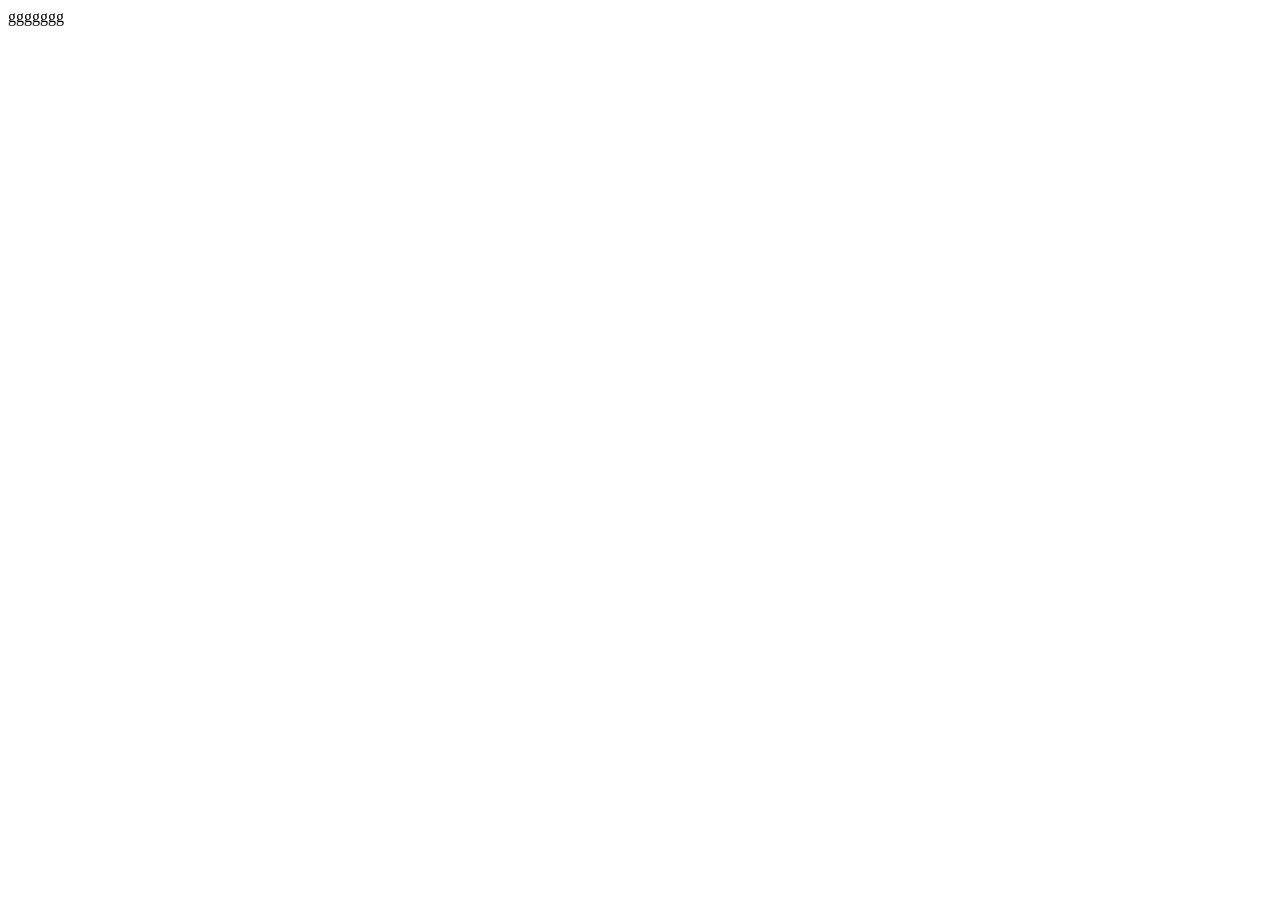
==== index.html @ d414b238 "Create index.html" ====
<!DOCTYPE html>
<html lang="en">
<head>
    <meta charset="UTF-8">
    <meta name="viewport" content="width=device-width, initial-scale=1.0">
    <title>HRMS</title>
</head>
<body>
    ggggggg
    
</body>
</html>
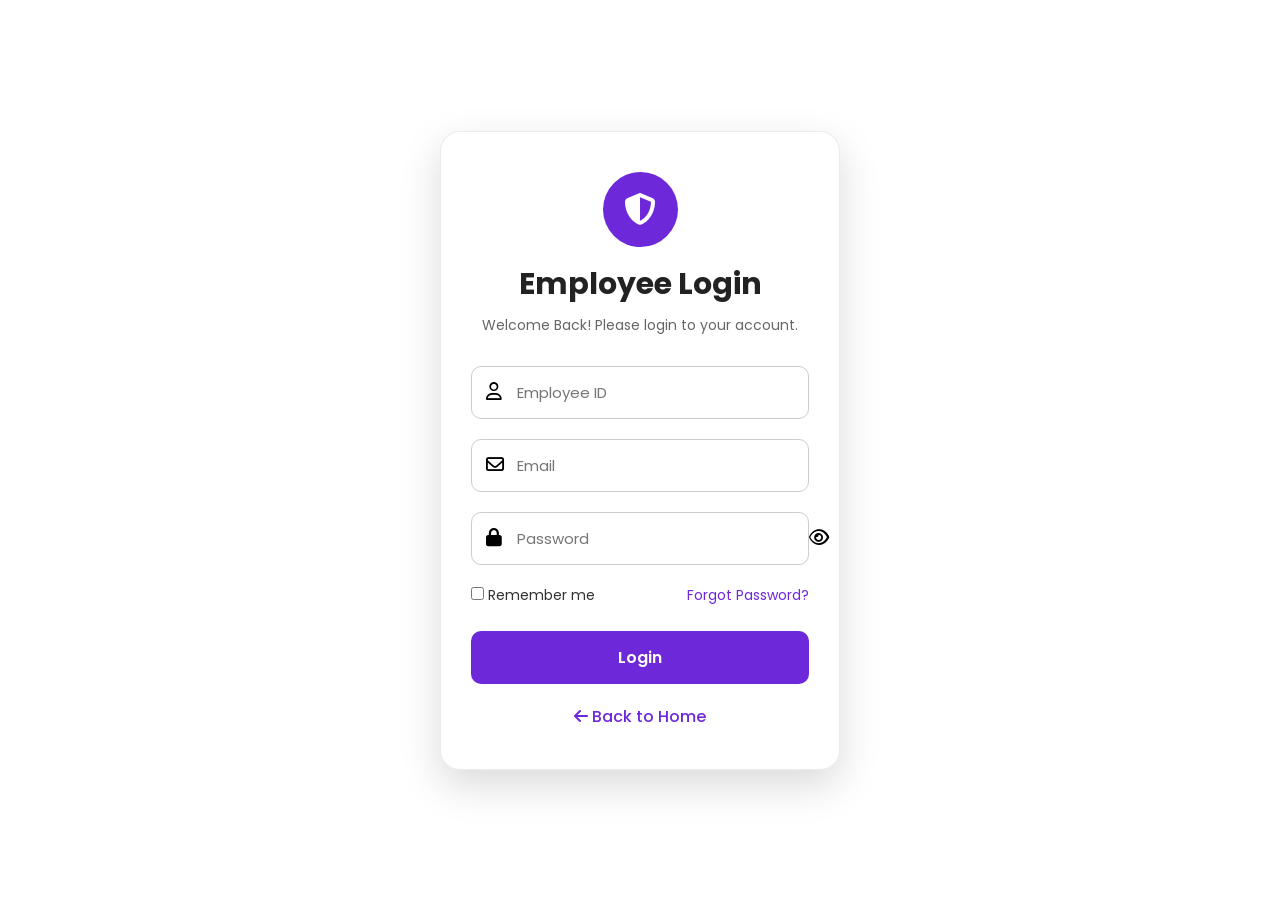
==== commit 352b619d: "Add files via upload" ====
--- a/index.html
+++ b/index.html
@@ -1,12 +1,150 @@
-<!DOCTYPE html>
-<html lang="en">
-<head>
-    <meta charset="UTF-8">
-    <meta name="viewport" content="width=device-width, initial-scale=1.0">
-    <title>HRMS</title>
-</head>
-<body>
-    ggggggg
-    
-</body>
+<!DOCTYPE html>
+<html lang="en">
+<head>
+    <meta charset="UTF-8">
+    <meta name="viewport" content="width=device-width, initial-scale=1.0">
+    <title>Human Resources Management System</title>
+    <link rel="stylesheet" href="style.css">
+
+</head>
+<body>
+
+<!DOCTYPE html>
+<html lang="en">
+<head>
+    <meta charset="UTF-8">
+    <meta name="viewport" content="width=device-width, initial-scale=1.0">
+
+    <title>Employee Login | HRMS</title>
+
+    <!-- CSS -->
+    <link rel="stylesheet" href="employee_login.css">
+
+    <!-- Google Font -->
+    <link href="https://fonts.googleapis.com/css2?family=Poppins:wght@300;400;500;600;700&display=swap" rel="stylesheet">
+
+    <!-- Font Awesome -->
+    <link rel="stylesheet"
+    href="https://cdnjs.cloudflare.com/ajax/libs/font-awesome/6.5.2/css/all.min.css">
+</head>
+
+<body>
+
+<div class="container">
+
+    <div class="login-card">
+
+        <!-- Logo -->
+
+        <div class="logo">
+            <div class="icon">
+                <i class="fa-solid fa-shield-halved"></i>
+            </div>
+        </div>
+
+        <h1>Employee Login</h1>
+
+        <p class="subtitle">
+            Welcome Back! Please login to your account.
+        </p>
+
+        <!-- Form -->
+
+        <form>
+
+            <!-- Admin ID -->
+
+            <div class="input-box">
+
+                <i class="fa-regular fa-user"></i>
+
+                <input
+                type="text"
+                placeholder="Employee ID"
+                required>
+
+            </div>
+
+            <!-- Email -->
+
+            <div class="input-box">
+
+                <i class="fa-regular fa-envelope"></i>
+
+                <input
+                type="email"
+                placeholder="Email"
+                required>
+
+            </div>
+
+            <!-- Password -->
+
+            <div class="input-box">
+
+                <i class="fa-solid fa-lock"></i>
+
+                <input
+                id="password"
+                type="password"
+                placeholder="Password"
+                required>
+
+                <span id="togglePassword">
+                    <i class="fa-regular fa-eye"></i>
+                </span>
+
+            </div>
+
+            <!-- Options -->
+
+            <div class="options">
+
+                <label>
+
+                    <input type="checkbox">
+
+                    Remember me
+
+                </label>
+
+                <a href="#">
+                    Forgot Password?
+                </a>
+
+            </div>
+
+            <!-- Login Button -->
+
+            <button type="submit">
+                Login
+            </button>
+
+        </form>
+
+        <!-- Back -->
+
+        <div class="back">
+
+            <a href="index.html">
+
+                <i class="fa-solid fa-arrow-left"></i>
+
+                Back to Home
+
+            </a>
+
+        </div>
+
+    </div>
+
+</div>
+
+<script src="admin_login.js"></script>
+
+</body>
+</html>
+
+    
+</body>
 </html>
--- a/style.css
+++ b/style.css
@@ -0,0 +1,159 @@
+body{
+     background-color: #c9d6ff;
+}
+*{
+    margin:0;
+    padding:0;
+    box-sizing:border-box;
+    font-family:'Poppins',sans-serif;
+}
+
+body{
+    min-height:100vh;
+    display:flex;
+    justify-content:center;
+    align-items:center;
+    background:#ffffff;
+    padding:20px;
+}
+
+.container{
+    width:100%;
+    display:flex;
+    justify-content:center;
+    align-items:center;
+}
+
+.login-card{
+    width:400px;
+    background:rgba(255,255,255,0.75);
+    backdrop-filter:blur(20px);
+    border:1px solid rgba(0,0,0,.08);
+    border-radius:20px;
+    padding:40px 30px;
+    box-shadow:0 15px 40px rgba(0,0,0,.15);
+}
+
+.logo{
+    display:flex;
+    justify-content:center;
+    margin-bottom:15px;
+}
+
+.icon{
+    width:75px;
+    height:75px;
+    border-radius:50%;
+    background:#6d28d9;
+    color:#fff;
+    display:flex;
+    justify-content:center;
+    align-items:center;
+    font-size:32px;
+}
+
+h1{
+    text-align:center;
+    margin-bottom:8px;
+    font-size:30px;
+    color:#222;
+}
+
+.subtitle{
+    text-align:center;
+    margin-bottom:30px;
+    color:#666;
+    font-size:14px;
+}
+
+.input-box{
+    position:relative;
+    margin-bottom:20px;
+}
+
+.input-box input{
+    width:100%;
+    padding:14px 45px;
+    border:1px solid #ccc;
+    outline:none;
+    border-radius:10px;
+    font-size:15px;
+    transition:.3s;
+}
+
+.input-box input:focus{
+    border-color:#6d28d9;
+    box-shadow:0 0 8px rgba(109,40,217,.2);
+}
+
+.input-box i{
+    position:absolute;
+    left:15px;
+    top:50%;
+    transform:translateY(-50%);
+    color:#000;      /* কালো আইকন */
+    font-size:18px;
+}
+
+#togglePassword{
+    position:absolute;
+    right:15px;
+    top:50%;
+    transform:translateY(-50%);
+    cursor:pointer;
+    color:#000;      /* কালো eye icon */
+}
+
+.options{
+    display:flex;
+    justify-content:space-between;
+    align-items:center;
+    margin-bottom:25px;
+    font-size:14px;
+}
+
+.options label{
+    color:#333;
+}
+
+.options a{
+    color:#6d28d9;
+    text-decoration:none;
+}
+
+.options a:hover{
+    text-decoration:underline;
+}
+
+button{
+    width:100%;
+    padding:14px;
+    border:none;
+    border-radius:10px;
+    background:#6d28d9;
+    color:#fff;
+    font-size:16px;
+    font-weight:600;
+    cursor:pointer;
+    transition:.3s;
+}
+
+button:hover{
+    background:#5b21b6;
+    transform:translateY(-2px);
+}
+
+.back{
+    text-align:center;
+    margin-top:20px;
+}
+
+.back a{
+    text-decoration:none;
+    color:#6d28d9;
+    font-weight:500;
+}
+
+.back a:hover{
+    text-decoration:underline;
+}
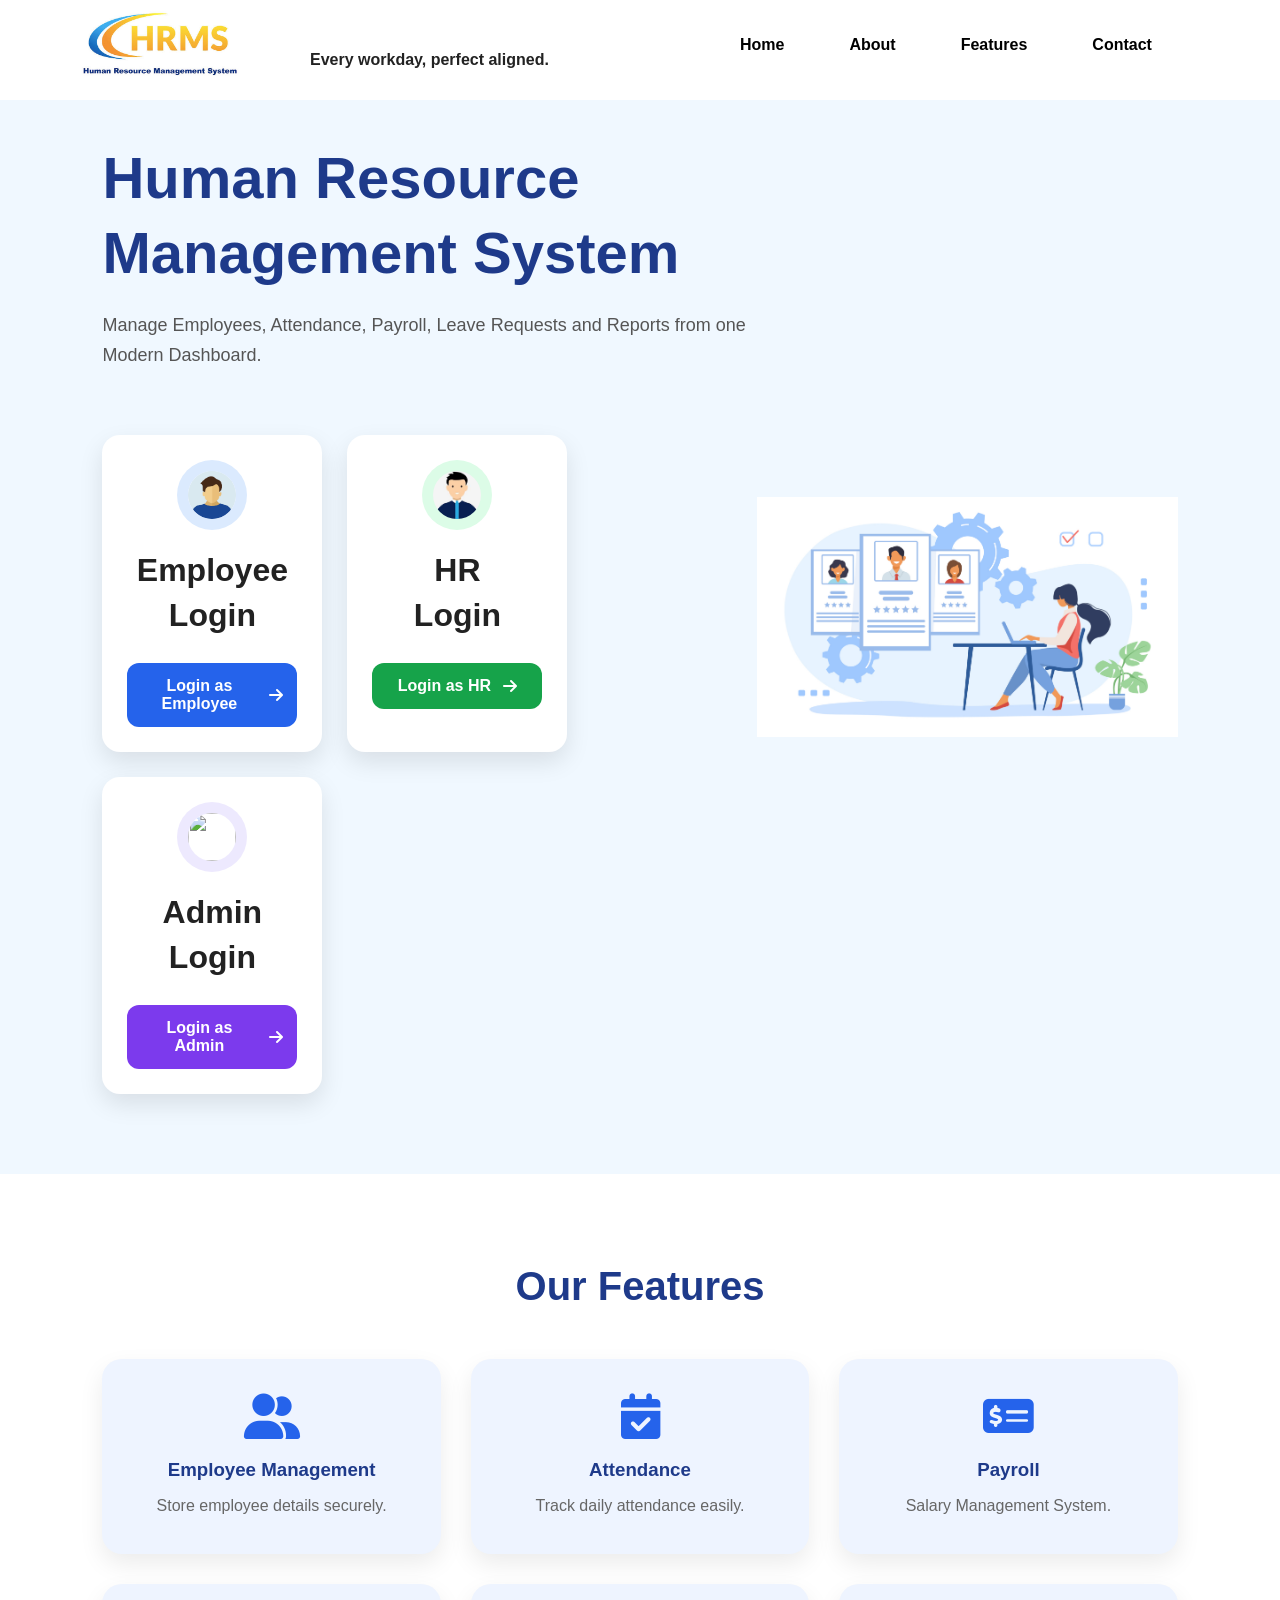
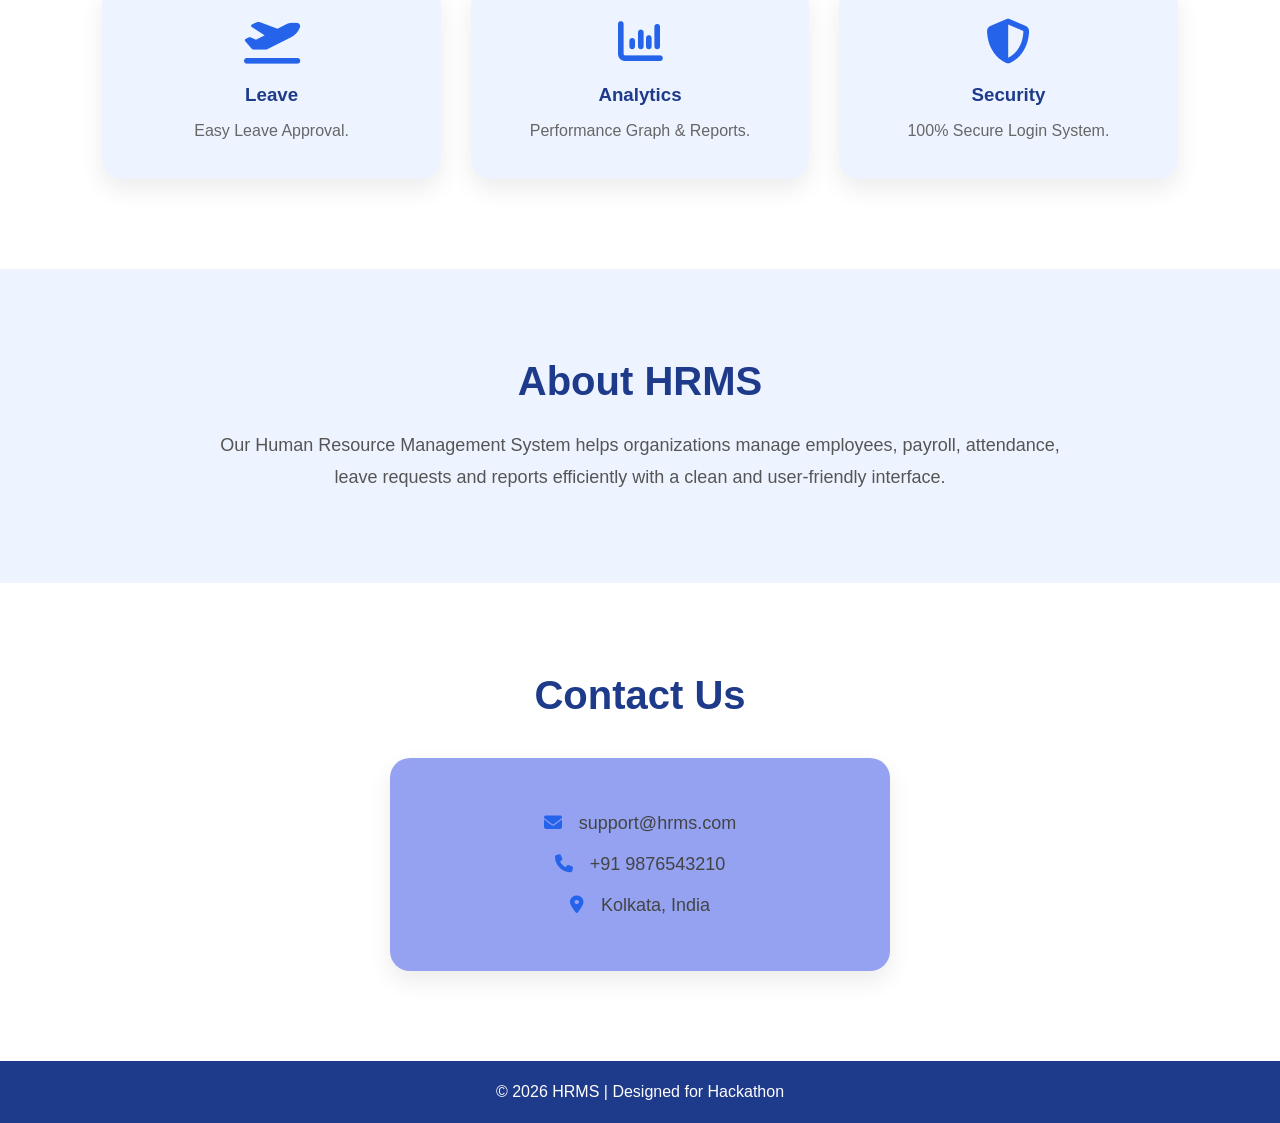
==== commit 2a7cd7ce: "Add files via upload" ====
--- a/index.html
+++ b/index.html
@@ -1,150 +1,288 @@
-<!DOCTYPE html>
-<html lang="en">
-<head>
-    <meta charset="UTF-8">
-    <meta name="viewport" content="width=device-width, initial-scale=1.0">
-    <title>Human Resources Management System</title>
-    <link rel="stylesheet" href="style.css">
-
-</head>
-<body>
-
-<!DOCTYPE html>
-<html lang="en">
-<head>
-    <meta charset="UTF-8">
-    <meta name="viewport" content="width=device-width, initial-scale=1.0">
-
-    <title>Employee Login | HRMS</title>
-
-    <!-- CSS -->
-    <link rel="stylesheet" href="employee_login.css">
-
-    <!-- Google Font -->
-    <link href="https://fonts.googleapis.com/css2?family=Poppins:wght@300;400;500;600;700&display=swap" rel="stylesheet">
-
-    <!-- Font Awesome -->
-    <link rel="stylesheet"
-    href="https://cdnjs.cloudflare.com/ajax/libs/font-awesome/6.5.2/css/all.min.css">
-</head>
-
-<body>
-
-<div class="container">
-
-    <div class="login-card">
-
-        <!-- Logo -->
-
-        <div class="logo">
-            <div class="icon">
-                <i class="fa-solid fa-shield-halved"></i>
-            </div>
-        </div>
-
-        <h1>Employee Login</h1>
-
-        <p class="subtitle">
-            Welcome Back! Please login to your account.
-        </p>
-
-        <!-- Form -->
-
-        <form>
-
-            <!-- Admin ID -->
-
-            <div class="input-box">
-
-                <i class="fa-regular fa-user"></i>
-
-                <input
-                type="text"
-                placeholder="Employee ID"
-                required>
-
-            </div>
-
-            <!-- Email -->
-
-            <div class="input-box">
-
-                <i class="fa-regular fa-envelope"></i>
-
-                <input
-                type="email"
-                placeholder="Email"
-                required>
-
-            </div>
-
-            <!-- Password -->
-
-            <div class="input-box">
-
-                <i class="fa-solid fa-lock"></i>
-
-                <input
-                id="password"
-                type="password"
-                placeholder="Password"
-                required>
-
-                <span id="togglePassword">
-                    <i class="fa-regular fa-eye"></i>
-                </span>
-
-            </div>
-
-            <!-- Options -->
-
-            <div class="options">
-
-                <label>
-
-                    <input type="checkbox">
-
-                    Remember me
-
-                </label>
-
-                <a href="#">
-                    Forgot Password?
-                </a>
-
-            </div>
-
-            <!-- Login Button -->
-
-            <button type="submit">
-                Login
-            </button>
-
-        </form>
-
-        <!-- Back -->
-
-        <div class="back">
-
-            <a href="index.html">
-
-                <i class="fa-solid fa-arrow-left"></i>
-
-                Back to Home
-
-            </a>
-
-        </div>
-
-    </div>
-
-</div>
-
-<script src="admin_login.js"></script>
-
-</body>
-</html>
-
-    
-</body>
+<!DOCTYPE html>
+<html lang="en">
+
+<head>
+    <meta charset="UTF-8">
+    <meta name="viewport" content="width=device-width, initial-scale=1.0">
+    <title>HRMS - Human Resource Management System</title>
+
+
+    <link rel="stylesheet" href="style.css">
+
+
+    <link rel="stylesheet" href="https://cdnjs.cloudflare.com/ajax/libs/font-awesome/6.6.0/css/all.min.css">
+
+
+    <link href="https://fonts.googleapis.com/css2?family=Poppins:wght@300;400;500;600;700&display=swap"
+        rel="stylesheet">
+</head>
+
+<body>
+
+
+
+    <header>
+        <div class="nav-bar">
+            <div class="nav-logo">
+                <img src="logo1.jpeg" alt="logo">
+            </div>
+            <h4>Every workday, perfect aligned. </h4>
+
+            <div class="nav-adress">
+                <a href="#">Home</a>
+                <a href="#">About</a>
+                <a href="#">Features</a>
+                <a href="#">Contact</a>
+            </div>
+
+
+        </div>
+    </header>
+
+
+
+
+    <section class="hero" id="home">
+
+        <div class="hero-content">
+
+            <h1>
+                Human Resource
+                <br>
+                Management System
+            </h1>
+
+            <p>
+
+                Manage Employees, Attendance, Payroll,
+                Leave Requests and Reports
+                from one Modern Dashboard.
+
+            </p>
+
+            <div class="buttons">
+
+
+                <a href="employee.html" class="login-card employee-card">
+
+                    <div class="icon">
+                        <img src="profile.png" alt="">
+                    </div>
+
+                    <h3>Employee <br> Login</h3>
+
+                    <span class="login-btn employee-btn">
+                        Login as Employee
+                        <i class="fa-solid fa-arrow-right"></i>
+                    </span>
+
+                </a>
+                <a href="hr.html" class="login-card hr-card">
+
+                    <div class="icon">
+                        <img src="profile2.jpeg" alt="">
+                    </div>
+
+                    <h3>HR <br> Login</h3>
+
+                    <span class="login-btn hr-btn">
+                        Login as HR
+                        <i class="fa-solid fa-arrow-right"></i>
+                    </span>
+
+                </a>
+                <a href="login.html" class="login-card admin-card">
+
+                    <div class="icon">
+                        <img src="Unknown-1.jpeg" alt="">
+                    </div>
+
+                    <h3>Admin <br> Login</h3>
+
+                    <span class="login-btn admin-btn">
+                        Login as Admin
+                        <i class="fa-solid fa-arrow-right"></i>
+                    </span>
+
+                </a>
+
+
+            </div>
+
+
+
+        </div>
+
+        <div class="hero-image">
+
+            <img src="hero.jpg" alt="HRMS">
+
+        </div>
+
+    </section>
+
+
+
+    <section class="features" id="features">
+
+        <h2>Our Features</h2>
+
+        <div class="feature-container">
+
+            <div class="card">
+
+                <i class="fa-solid fa-user-group"></i>
+
+                <h3>Employee Management</h3>
+
+                <p>
+
+                    Store employee details securely.
+
+                </p>
+
+            </div>
+
+            <div class="card">
+
+                <i class="fa-solid fa-calendar-check"></i>
+
+                <h3>Attendance</h3>
+
+                <p>
+
+                    Track daily attendance easily.
+
+                </p>
+
+            </div>
+
+            <div class="card">
+
+                <i class="fa-solid fa-money-check-dollar"></i>
+
+                <h3>Payroll</h3>
+
+                <p>
+
+                    Salary Management System.
+
+                </p>
+
+            </div>
+
+            <div class="card">
+
+                <i class="fa-solid fa-plane-departure"></i>
+
+                <h3>Leave</h3>
+
+                <p>
+
+                    Easy Leave Approval.
+
+                </p>
+
+            </div>
+
+            <div class="card">
+
+                <i class="fa-solid fa-chart-column"></i>
+
+                <h3>Analytics</h3>
+
+                <p>
+
+                    Performance Graph & Reports.
+
+                </p>
+
+            </div>
+
+            <div class="card">
+
+                <i class="fa-solid fa-shield-halved"></i>
+
+                <h3>Security</h3>
+
+                <p>
+
+                    100% Secure Login System.
+
+                </p>
+
+            </div>
+
+        </div>
+
+    </section>
+
+
+
+    <section class="about" id="about">
+
+        <h2>About HRMS</h2>
+
+        <p>
+
+            Our Human Resource Management System helps
+            organizations manage employees, payroll,
+            attendance, leave requests and reports
+            efficiently with a clean and user-friendly interface.
+
+        </p>
+
+    </section>
+
+
+
+    <section class="contact" id="contact">
+
+        <h2>Contact Us</h2>
+
+        <div class="contact-box">
+
+            <p>
+
+                <i class="fa-solid fa-envelope"></i>
+
+                support@hrms.com
+
+            </p>
+
+            <p>
+
+                <i class="fa-solid fa-phone"></i>
+
+                +91 9876543210
+
+            </p>
+
+            <p>
+
+                <i class="fa-solid fa-location-dot"></i>
+
+                Kolkata, India
+
+            </p>
+
+        </div>
+
+    </section>
+
+
+
+    <footer>
+
+        <p>
+
+            ©️ 2026 HRMS |
+            Designed for Hackathon
+
+        </p>
+
+    </footer>
+
+</body>
+
 </html>
--- a/style.css
+++ b/style.css
@@ -1,159 +1,501 @@
-body{
-     background-color: #c9d6ff;
-}
-*{
-    margin:0;
-    padding:0;
-    box-sizing:border-box;
-    font-family:'Poppins',sans-serif;
-}
-
-body{
-    min-height:100vh;
-    display:flex;
-    justify-content:center;
-    align-items:center;
-    background:#ffffff;
-    padding:20px;
-}
-
-.container{
-    width:100%;
-    display:flex;
-    justify-content:center;
-    align-items:center;
-}
-
-.login-card{
-    width:400px;
-    background:rgba(255,255,255,0.75);
-    backdrop-filter:blur(20px);
-    border:1px solid rgba(0,0,0,.08);
-    border-radius:20px;
-    padding:40px 30px;
-    box-shadow:0 15px 40px rgba(0,0,0,.15);
-}
-
-.logo{
-    display:flex;
-    justify-content:center;
-    margin-bottom:15px;
-}
-
-.icon{
-    width:75px;
-    height:75px;
-    border-radius:50%;
-    background:#6d28d9;
-    color:#fff;
-    display:flex;
-    justify-content:center;
-    align-items:center;
-    font-size:32px;
-}
-
-h1{
-    text-align:center;
-    margin-bottom:8px;
-    font-size:30px;
-    color:#222;
-}
-
-.subtitle{
-    text-align:center;
-    margin-bottom:30px;
-    color:#666;
-    font-size:14px;
-}
-
-.input-box{
-    position:relative;
-    margin-bottom:20px;
-}
-
-.input-box input{
-    width:100%;
-    padding:14px 45px;
-    border:1px solid #ccc;
-    outline:none;
-    border-radius:10px;
-    font-size:15px;
-    transition:.3s;
-}
-
-.input-box input:focus{
-    border-color:#6d28d9;
-    box-shadow:0 0 8px rgba(109,40,217,.2);
-}
-
-.input-box i{
-    position:absolute;
-    left:15px;
-    top:50%;
-    transform:translateY(-50%);
-    color:#000;      /* কালো আইকন */
-    font-size:18px;
-}
-
-#togglePassword{
-    position:absolute;
-    right:15px;
-    top:50%;
-    transform:translateY(-50%);
-    cursor:pointer;
-    color:#000;      /* কালো eye icon */
-}
-
-.options{
-    display:flex;
-    justify-content:space-between;
-    align-items:center;
-    margin-bottom:25px;
-    font-size:14px;
-}
-
-.options label{
-    color:#333;
-}
-
-.options a{
-    color:#6d28d9;
-    text-decoration:none;
-}
-
-.options a:hover{
-    text-decoration:underline;
-}
-
-button{
-    width:100%;
-    padding:14px;
-    border:none;
-    border-radius:10px;
-    background:#6d28d9;
-    color:#fff;
-    font-size:16px;
-    font-weight:600;
-    cursor:pointer;
-    transition:.3s;
-}
-
-button:hover{
-    background:#5b21b6;
-    transform:translateY(-2px);
-}
-
-.back{
-    text-align:center;
-    margin-top:20px;
-}
-
-.back a{
-    text-decoration:none;
-    color:#6d28d9;
-    font-weight:500;
-}
-
-.back a:hover{
-    text-decoration:underline;
-}+@import url('https://fonts.googleapis.com/css2?family=Poppins:wght@300;400;500;600;700;800&display=swap');
+
+* {
+    margin: 0;
+    padding: 0;
+    box-sizing: border-box;
+    font-family: Arial, Helvetica, sans-serif;
+    scroll-behavior: smooth;
+}
+
+body {
+    background: #f5f8ff;
+    color: #222;
+
+}
+
+
+
+
+header {
+    width: 100%;
+    position: fixed;
+    top: 0;
+    left: 0;
+    height: 100px;
+
+    z-index: 1000;
+
+    /* backdrop-filter: blur(15px); */
+    background: white;
+    border-bottom: 1px solid rgba(255, 255, 255, .2);
+}
+
+.navbar {
+    width: 90%;
+    margin: auto;
+    display: flex;
+    justify-content: space-between;
+    align-items: center;
+    padding: 10px 0;
+}
+
+
+
+
+body {
+    background: aliceblue;
+    width: 100%;
+    overflow-x: hidden;
+}
+
+.nav-bar {
+    display: flex;
+    align-items: center;
+    position: fixed;
+    width: 100%;
+
+    padding: 0 60px;
+    height: 100px;
+    background: white;
+    height: 90px;
+    width: 100%;
+
+
+    align-items: center;
+
+
+    padding: 0 60px;
+
+
+    top: 0;
+
+
+    backdrop-filter: blur(15px);
+
+    z-index: 1000;
+
+}
+
+.nav-logo {
+    width: 200px;
+    height: 100px;
+    margin-right: 10;
+
+}
+
+.nav-logo img {
+    width: 100%;
+    height: 100%;
+    object-fit: contain;
+}
+
+.nav-bar h4 {
+    gap: 30px;
+    margin-left: 50px;
+    font-size: 1rem;
+    margin-top: 30px;
+    width: 400px;
+
+}
+
+.nav-adress {
+    display: flex;
+    gap: 35px;
+    width: 300px;
+
+
+}
+
+.nav-adress a {
+    text-decoration: none;
+    color: black;
+    font-weight: 600;
+    font-size: 1rem;
+    position: relative;
+
+    margin-left: 30px;
+
+
+}
+
+.nav-adress a::after {
+    content: "";
+    position: absolute;
+
+    bottom: -8px;
+    left: 0;
+
+    width: 0;
+    height: 3px;
+
+    background: #5b2ce7;
+    transition: .4s;
+}
+
+.nav-adress a:hover::after {
+    width: 100%;
+}
+
+.nav-adress a:hover {
+    color: #480dd2;
+}
+
+
+.hero {
+    display: flex;
+    justify-content: space-between;
+    align-items: center;
+    padding: 140px 8% 80px;
+    min-height: 100vh;
+}
+
+.hero-content {
+   
+    width:70%;
+    display:flex;
+    flex-direction:column;
+    justify-content:center;
+}
+.hero-image{
+    width: 50%;
+    height: 100%;
+    display: flex;
+    justify-content: center;
+    align-items: center;
+
+
+}
+.hero-image img{
+    width: 100%;
+    max-width: 600px;
+    height: Auto;
+   
+}
+
+
+
+
+.hero-content h1 {
+    font-size: 58px;
+    line-height: 75px;
+    color: #1e3a8a;
+    margin-bottom: 20px;
+}
+
+.hero-content p {
+    font-size: 18px;
+    color: #555;
+    margin-bottom: 35px;
+    line-height: 30px;
+}
+
+.hero-image {
+    width: 45%;
+    height: 100px;
+}
+
+.hero-image img {
+    width: 100%;
+}
+
+
+
+
+.buttons{
+    display:flex;
+    gap:30px;
+    margin-top:40px;
+}
+
+.login-card{
+    width:240px;
+    background:#fff;
+    border-radius:22px;
+    padding:30px 22px;
+    text-align:center;
+    text-decoration:none;
+    color:#222;
+    box-shadow:0 15px 35px rgba(0,0,0,.08);
+    transition:.35s;
+}
+
+.login-card:hover{
+    transform:translateY(-10px);
+}
+
+.icon{
+    width:95px;
+    height:95px;
+    border-radius:50%;
+    margin:auto;
+    display:flex;
+    justify-content:center;
+    align-items:center;
+    margin-bottom:20px;
+}
+
+.employee-card .icon{
+    background:#dbeafe;
+}
+
+.hr-card .icon{
+    background:#dcfce7;
+}
+
+.admin-card .icon{
+    background:#ede9fe;
+}
+
+.icon img{
+    width:48px;
+    height:48px;
+    border-radius: 50%;
+    background-color: white;
+}
+
+.login-card h3{
+    font-size:32px;
+    margin-bottom:25px;
+    line-height:45px;
+}
+
+.login-btn{
+    display:flex;
+    justify-content:center;
+    align-items:center;
+    gap:12px;
+    color:#fff;
+    padding:14px;
+    border-radius:12px;
+    font-weight:600;
+}
+
+.employee-btn{
+    background:#2563eb;
+}
+
+.hr-btn{
+    background:#16a34a;
+}
+
+.admin-btn{
+    background:#7c3aed;
+}
+
+
+
+.features {
+    padding: 90px 8%;
+    text-align: center;
+    background: #fff;
+}
+
+.features h2 {
+    font-size: 40px;
+    color: #1e3a8a;
+    margin-bottom: 50px;
+}
+
+.feature-container {
+    display: grid;
+    grid-template-columns: repeat(auto-fit, minmax(280px, 1fr));
+    gap: 30px;
+}
+
+.card {
+    background: #eef4ff;
+    padding: 35px 25px;
+    border-radius: 20px;
+    box-shadow: 0 10px 25px rgba(0, 0, 0, .08);
+    transition: .4s;
+}
+
+.card:hover {
+    transform: translateY(-10px);
+    box-shadow: 0 20px 35px rgba(37, 99, 235, .2);
+}
+
+.card i {
+    font-size: 45px;
+    color: #2563eb;
+    margin-bottom: 20px;
+}
+
+.card h3 {
+    margin-bottom: 12px;
+    color: #1e3a8a;
+}
+
+.card p {
+    color: #666;
+    line-height: 26px;
+}
+
+
+
+.about {
+    padding: 90px 10%;
+    background: #eef4ff;
+    text-align: center;
+}
+
+.about h2 {
+    font-size: 40px;
+    color: #1e3a8a;
+    margin-bottom: 25px;
+}
+
+.about p {
+    max-width: 850px;
+    margin: auto;
+    font-size: 18px;
+    line-height: 32px;
+    color: #555;
+}
+
+
+
+.contact {
+    padding: 90px 10%;
+    text-align: center;
+    background: #fff;
+}
+
+.contact h2 {
+    font-size: 40px;
+    color: #1e3a8a;
+    margin-bottom: 40px;
+}
+
+.contact-box {
+    max-width: 500px;
+    margin: auto;
+    background: #94a2f1;
+    border-radius: 20px;
+    padding: 35px;
+    box-shadow: 0 10px 25px rgba(0, 0, 0, .08);
+}
+
+.contact-box p {
+    margin: 20px 0;
+    font-size: 18px;
+    color: #444;
+}
+
+.contact-box i {
+    color: #2563eb;
+    margin-right: 12px;
+}
+
+
+
+footer {
+    background: #1e3a8a;
+    color: #fff;
+    text-align: center;
+    padding: 22px;
+    font-size: 16px;
+}
+
+
+
+@media(max-width:900px) {
+
+    .hero {
+        flex-direction: column-reverse;
+        text-align: center;
+        padding-top: 130px;
+    }
+
+    .hero-content,
+    .hero-image {
+        width: 100%;
+    }
+
+    .hero-content h1 {
+        font-size: 40px;
+        line-height: 55px;
+    }
+
+    .buttons {
+        justify-content: center;
+    }
+
+    .navbar {
+        flex-direction: column;
+        gap: 15px;
+    }
+
+    .navbar ul {
+        gap: 18px;
+        flex-wrap: wrap;
+        justify-content: center;
+    }
+
+    .features h2,
+    .about h2,
+    .contact h2 {
+        font-size: 32px;
+    }
+
+}
+
+.nav-logo {
+    width: 200px;
+    height: 100px;
+    margin-right: 10;
+
+}
+
+.nav-logo img {
+    width: 100%;
+    height: 100%;
+    object-fit: contain;
+}
+
+.nav-bar h4 {
+    gap: 30px;
+    margin-left: 50px;
+    font-size: 1rem;
+    margin-top: 30px;
+    width: 400px;
+}
+
+.buttons {
+    display: flex;
+    gap: 25px;
+    margin-top: 30px;
+    flex-wrap: wrap;
+}
+
+.login-card {
+    width: 220px;
+    background: #fff;
+    border-radius: 18px;
+    padding: 25px;
+    text-align: center;
+    text-decoration: none;
+    color: #222;
+    box-shadow: 0 10px 25px rgba(0, 0, 0, .1);
+    transition: .3s;
+}
+
+.login-card:hover {
+    transform: translateY(-10px);
+    box-shadow: 0 18px 35px rgba(37, 99, 235, .2);
+}
+
+.icon {
+    width: 70px;
+    height: 70px;
+    margin: auto;
+    border-radius: 50%;
+    background: #FEF9C3;
+    /* Lemon */
+    display: flex;
+    justify-content: center;
+    align-items: center;
+    margin-bottom: 18px;
+}
+
